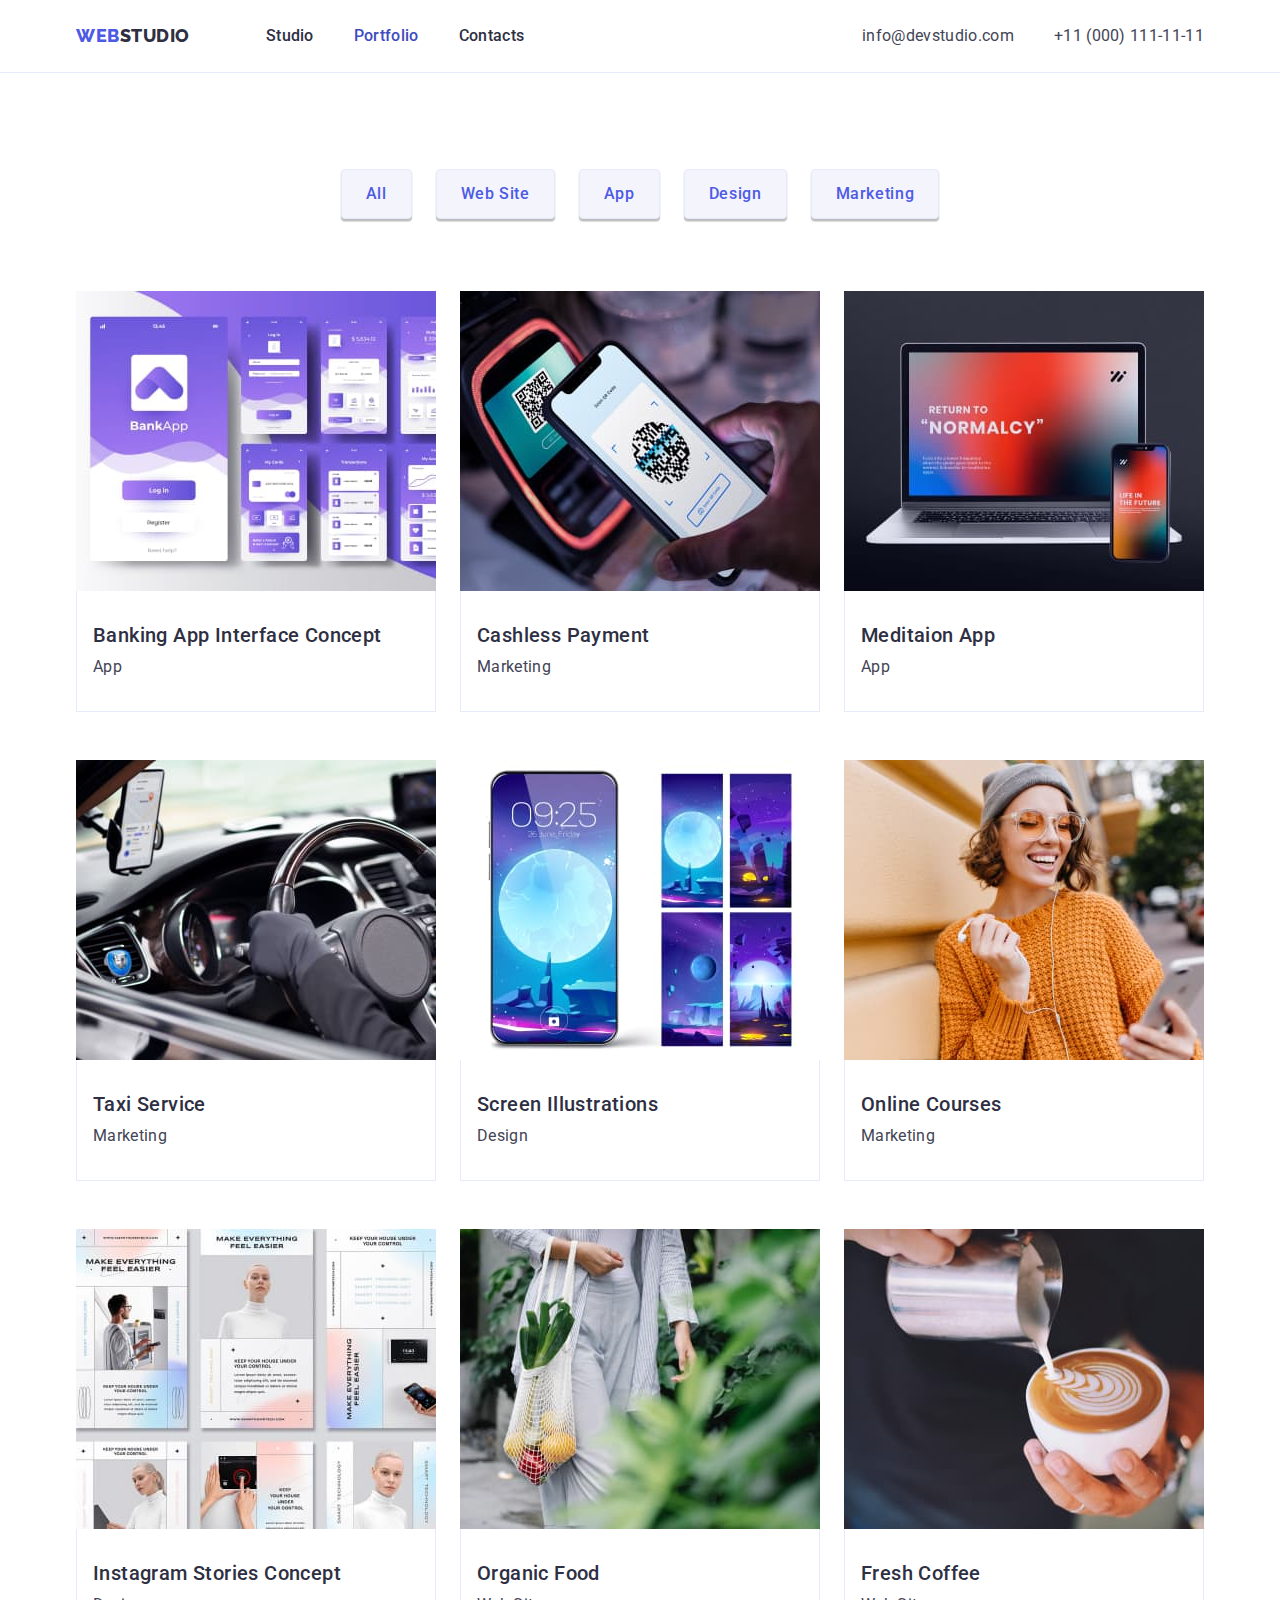
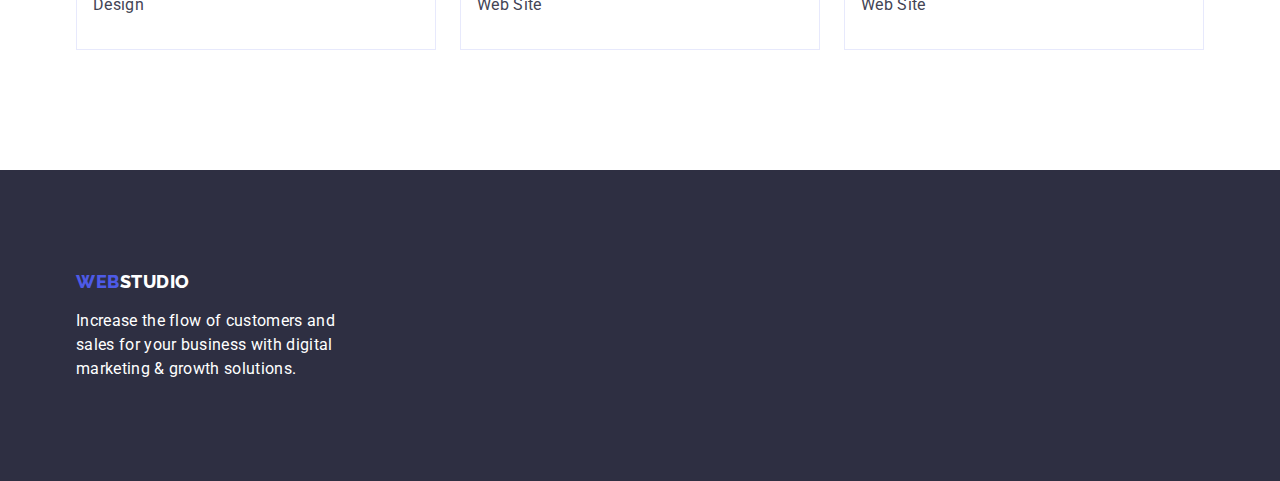
==== portfolio.html @ 8cddb0f6 "Add HW#3" ====
<!DOCTYPE html>
<html lang="en">
  <head>
    <meta charset="UTF-8" />
    <meta http-equiv="X-UA-Compatible" content="IE=edge" />
    <meta name="viewport" content="width=device-width, initial-scale=1.0" />
    <title>Web Studio</title>
    <link rel="preconnect" href="https://fonts.googleapis.com" />
    <link rel="preconnect" href="https://fonts.gstatic.com" crossorigin />
    <link
      href="https://fonts.googleapis.com/css2?family=Raleway:wght@800&family=Roboto:wght@400;500;700;900&display=swap"
      rel="stylesheet"
    />
    <link
      rel="stylesheet"
      href="https://cdn.jsdelivr.net/npm/modern-normalize@1.1.0/modern-normalize.min.css"
    />
    <link rel="stylesheet" href="./css/styles.css" />
  </head>
  <body>
    <!-- 📌======================= header -->
    <header class="header">
      <div class="container header-container">
        <nav class="navigation">
          <a href="/index.html" class="logo dark"
            >Web<span class="logo-right">Studio</span></a
          >
          <ul class="navigation-list">
            <li class="item">
              <a href="./index.html" class="link">Studio</a>
            </li>
            <li class="item">
              <a href="./portfolio.html" class="link current">Portfolio</a>
            </li>
            <li class="item"><a href="" class="link">Contacts</a></li>
          </ul>
        </nav>

        <address class="contacts-wrapper">
          <ul class="contacts">
            <li class="contacts-item">
              <a href="mailto:info@devstudio.com" class="contacts-link"
                >info@devstudio.com</a
              >
            </li>
            <li class="contacts-item">
              <a href="tel:+110001111111" class="contacts-link"
                >+11 (000) 111-11-11</a
              >
            </li>
          </ul>
        </address>
      </div>
    </header>

    <main>
      <section class="projects-section">
        <div class="container">
          <h1 class="visually-hidden">Portfolio</h1>

          <ul class="filter-list">
            <li class="filter-item">
              <button class="filter-button" type="button">All</button>
            </li>
            <li class="filter-item">
              <button class="filter-button" type="button">Web Site</button>
            </li>
            <li class="filter-item">
              <button class="filter-button" type="button">App</button>
            </li>
            <li class="filter-item">
              <button class="filter-button" type="button">Design</button>
            </li>
            <li class="filter-item">
              <button class="filter-button" type="button">Marketing</button>
            </li>
          </ul>

          <!-- projects -->

          <ul class="projects-list">
            <li class="projects-item">
              <img
                src="images/img.jpg1.jpg"
                alt="Banking App Interface Concept"
                width="360"
              />
              <div class="projects-bottom">
                <h2 class="projects-title">Banking App Interface Concept</h2>
                <p class="projects-description">App</p>
              </div>
            </li>
            <li class="projects-item">
              <img
                src="images/img.jpg2.jpg"
                alt="Cashless Payment"
                width="360"
              />
              <div class="projects-bottom">
                <h2 class="projects-title">Cashless Payment</h2>
                <p class="projects-description">Marketing</p>
              </div>
            </li>
            <li class="projects-item">
              <img src="images/img.jpg3.jpg" alt="Meditaion App" width="360" />
              <div class="projects-bottom">
                <h2 class="projects-title">Meditaion App</h2>
                <p class="projects-description">App</p>
              </div>
            </li>

            <li class="projects-item">
              <img src="images/img.jpg4.jpg" alt="Taxi Service" width="360" />
              <div class="projects-bottom">
                <h2 class="projects-title">Taxi Service</h2>
                <p class="projects-description">Marketing</p>
              </div>
            </li>
            <li class="projects-item">
              <img
                src="images/img.jpg5.jpg"
                alt="Screen Illustrations"
                width="360"
              />
              <div class="projects-bottom">
                <h2 class="projects-title">Screen Illustrations</h2>
                <p class="projects-description">Design</p>
              </div>
            </li>
            <li class="projects-item">
              <img src="images/img.jpg6.jpg" alt="Online Courses" width="360" />
              <div class="projects-bottom">
                <h2 class="projects-title">Online Courses</h2>
                <p class="projects-description">Marketing</p>
              </div>
            </li>

            <li class="projects-item">
              <img
                src="images/img.jpg7.jpg"
                alt="Instagram Stories Concept"
                width="360"
              />
              <div class="projects-bottom">
                <h2 class="projects-title">Instagram Stories Concept</h2>
                <p class="projects-description">Design</p>
              </div>
            </li>
            <li class="projects-item">
              <img src="images/img.jpg8.jpg" alt="Organic Food" width="360" />
              <div class="projects-bottom">
                <h2 class="projects-title">Organic Food</h2>
                <p class="projects-description">Web Site</p>
              </div>
            </li>
            <li class="projects-item">
              <img src="images/img.png9.jpg" alt="Fresh Coffee" width="360" />
              <div class="projects-bottom">
                <h2 class="projects-title">Fresh Coffee</h2>
                <p class="projects-description">Web Site</p>
              </div>
            </li>
          </ul>
        </div>
      </section>
    </main>

    <footer class="page-footer">
      <div class="container">
        <div class="logo-group">
          <a href="/index.html" class="logo light"
            >Web<span class="logo-right">Studio</span></a
          >
          <p class="text">
            Increase the flow of customers and sales for your business with
            digital marketing & growth solutions.
          </p>
        </div>
      </div>
    </footer>
  </body>
</html>
---- css/styles.css ----
:root {
  --primary-text-color: #434455;
  /* --secondary-text-: #e7e9fc; */
  --secondary-background-color: #f4f4fd;
  --variable-color: #404bbf;
  --blue-color: #2e2f42;
  --accent-color: #4d5ae5;
  --white-color: #ffffff;
}
body {
  background-color: var(--white-color);
  color: var(--primary-text-color);
  font-family: Roboto, sans-serif;
}

/* 📌 Reset */

p,
h1,
h2,
h3,
h4,
h5,
h6 {
  margin: 0;
}
ul {
  margin: 0;
  padding-left: 0;
  list-style: none;
}
a {
  text-decoration: none;
}
button {
  cursor: pointer;
}
img {
  display: block;
}

/* 📌 Utils */

.visually-hidden {
  position: absolute;
  width: 1px;
  height: 1px;
  margin: -1px;
  border: 0;
  padding: 0;

  white-space: nowrap;
  clip-path: inset(100%);
  clip: rect(0 0 0 0);
  overflow: hidden;
}

/* 📌 General */

.container {
  width: 1158px;
  padding-left: 15px;
  padding-right: 15px;
  margin: 0 auto;
}

.logo {
  color: var(--accent-color);
  font-family: 'Raleway', sans-serif;
  font-weight: 800;
  font-size: 18px;
  line-height: 1.3;
  letter-spacing: 0.03em;
  text-transform: uppercase;
}
.logo.light > .logo-right {
  color: var(--white-color);
}
.logo.dark > .logo-right {
  color: var(--blue-color);
}

.section-title {
  margin-bottom: 72px;
  color: var(--blue-color);
  font-weight: 700;
  font-size: 36px;
  line-height: 1.11;
  text-align: center;
  letter-spacing: 0.02em;
}

/*📌=== site-nav */
.header-container {
  display: flex;
}
.navigation {
  display: flex;
  align-items: center;
}
.navigation-list {
  display: flex;
  margin-left: 76px;
}
.navigation-list .item + .item {
  margin-left: 40px;
}

.navigation-list .link {
  display: block;
  padding-top: 24px;
  padding-bottom: 24px;
  color: var(--blue-color);

  font-weight: 500;

  font-size: 16px;
  line-height: 1.5;
  letter-spacing: 0.02em;
}
.navigation-list .link:hover,
.navigation-list .link:focus,
.navigation-list .link.current {
  color: var(--variable-color);
}

/*📌===contacts */

.contacts-wrapper {
  margin-left: auto;
}
.header {
  border-bottom: 1px solid #e7e9fc;
}
.contacts {
  display: flex;
}

.contacts-item + .contacts-item {
  margin-left: 40px;
}
.contacts-link {
  color: var(--primary-text-color);
  font-style: normal;

  font-size: 16px;
  line-height: 1.5;
  letter-spacing: 0.02em;

  display: inline-block;
  padding-top: 24px;
  padding-bottom: 24px;
}
.contacts-link:hover,
.contacts-link:focus {
  color: var(--variable-color);
}

/*📌=== hero  */
.hero-wrapper {
  background-color: var(--blue-color);
  height: 600px;
  display: flex;
  justify-content: center;
  align-items: center;
}

.hero {
  text-align: center;
}
.hero-title {
  color: var(--white-color);
  font-weight: 700;
  font-size: 56px;
  line-height: 1.07;
  letter-spacing: 0.02em;

  margin-bottom: 48px;
}
.hero-button {
  background-color: var(--accent-color);
  font-family: inherit;
  color: var(--white-color);
  font-weight: 500;
  font-size: 16px;
  line-height: 1.5;
  letter-spacing: 0.04em;
  padding: 16px 32px;
  border: none;
  box-shadow: 0px 4px 4px rgba(0, 0, 0, 0.15);
  border-radius: 4px;
}

.hero-button:hover,
.hero-button:focus {
  background-color: var(--variable-color);
}
/* 📌===advantages */
.advantages-list {
  display: flex;
}
.advantages-item {
  width: 264px;
}
.advantages-item:not(:last-child) {
  margin-right: 24px;
}
.advantages-section {
  padding: 120px 0 60px;
}

.advantages-title {
  color: var(--blue-color);
  font-weight: 500;
  font-size: 20px;
  letter-spacing: 0.02em;
  margin-bottom: 8px;
}
.advantages-text {
  font-size: 16px;
  line-height: 1.5;
  letter-spacing: 0.02em;
}

/* 📌 ===work examples */
.work-section {
  padding: 60px 0 120px;
}
.work-list {
  display: flex;
}
.work-item {
  width: 360px;
  border: 1px solid #e7e9fc;
}
.work-item:not(:last-child) {
  margin-right: 24px;
}

/* 📌 === Our Team */
.our-team {
  background-color: var(--secondary-background-color);
  padding: 120px 0;
}
.team-list {
  display: flex;
}
.team-item {
  width: 264px;
  box-shadow: 0px 1px 6px rgba(46, 47, 66, 0.08),
    0px 1px 1px rgba(46, 47, 66, 0.16), 0px 2px 1px rgba(46, 47, 66, 0.08);
  background-color: var(--white-color);
  border-radius: 0px 0px 4px 4px;
}
.team-item:not(:last-child) {
  margin-right: 24px;
}
.staff-wrapper {
  padding: 32px 12px;
  text-align: center;
}
.staff-title {
  color: var(--blue-color);
  font-weight: 500;
  font-size: 20px;
  letter-spacing: 0.02em;
  line-height: 1.2;
  margin-bottom: 8px;
}
.staff-position {
  font-size: 16px;
  line-height: 1.5;
  letter-spacing: 0.02em;
}

/* 📌 === footer  */

.page-footer {
  padding: 100px 0;
  background-color: var(--blue-color);
}
.logo-group {
  width: 264px;
}
.logo-group > .text {
  margin-top: 16px;
  color: var(--white-color);
  line-height: 1.5;
  letter-spacing: 0.02em;
}

/* 📌 ============ projects */

.projects-section {
  padding: 96px 0 120px;
}

.filter-list {
  display: flex;
  justify-content: center;
  margin-bottom: 72px;
}
.filter-item:not(:last-child) {
  margin-right: 24px;
}
.filter-button {
  padding: 12px 24px;
  color: var(--accent-color);
  font-family: inherit;
  line-height: 1.5;
  font-weight: 500;
  letter-spacing: 0.04em;

  background-color: var(--secondary-background-color);
  border: 1px solid #e7e9fc;
  border-radius: 4px;
  box-shadow: 0px 3px 1px rgba(0, 0, 0, 0.1), 0px 2px 1px rgba(0, 0, 0, 0.08),
    0px 2px 2px rgba(0, 0, 0, 0.12);
}
.filter-button:hover,
.filter-button:focus {
  background-color: var(--variable-color);
  color: var(--white-color);
}

/* 📌 ============== projects list */

.projects-list {
  display: flex;
  flex-wrap: wrap;
  margin: -24px -12px;
}
.projects-item {
  width: 360px;
  margin: 24px 12px;
}
.projects-bottom {
  padding: 32px 16px;
  border-left: 1px solid #e7e9fc;
  border-right: 1px solid #e7e9fc;
  border-bottom: 1px solid #e7e9fc;
}
.projects-title {
  margin-bottom: 8px;
  color: var(--blue-color);
  font-weight: 500;
  font-size: 20px;
  letter-spacing: 0.02em;
  line-height: 1.2;
}
.projects-description {
  color: var(--primary-text-color);
  line-height: 1.5;
  letter-spacing: 0.02em;
}

/* 📌 nth-child example */

/* .projects-item:not(:nth-child(3n)) {
  margin-right: 24px;
}
.projects-item:not(:nth-last-child(-n + 3)) {
  margin-bottom: 48px;
} */
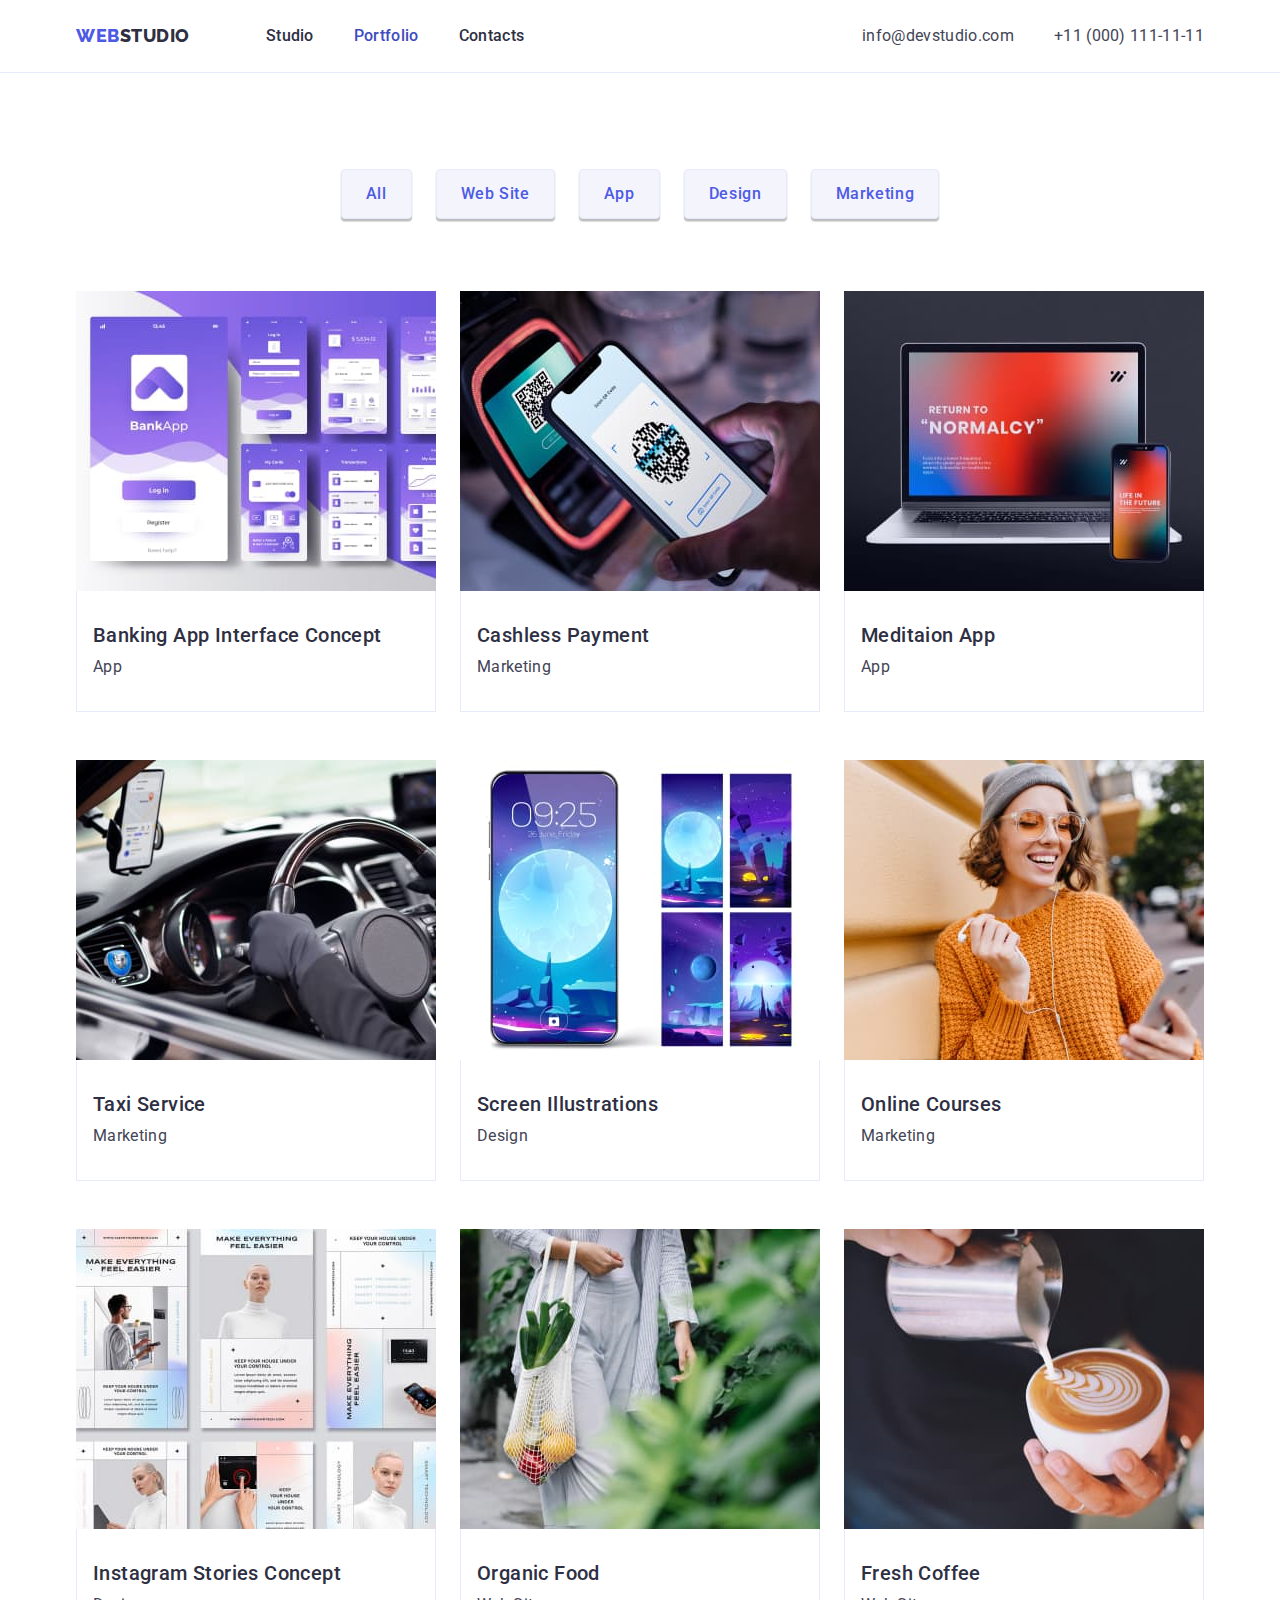
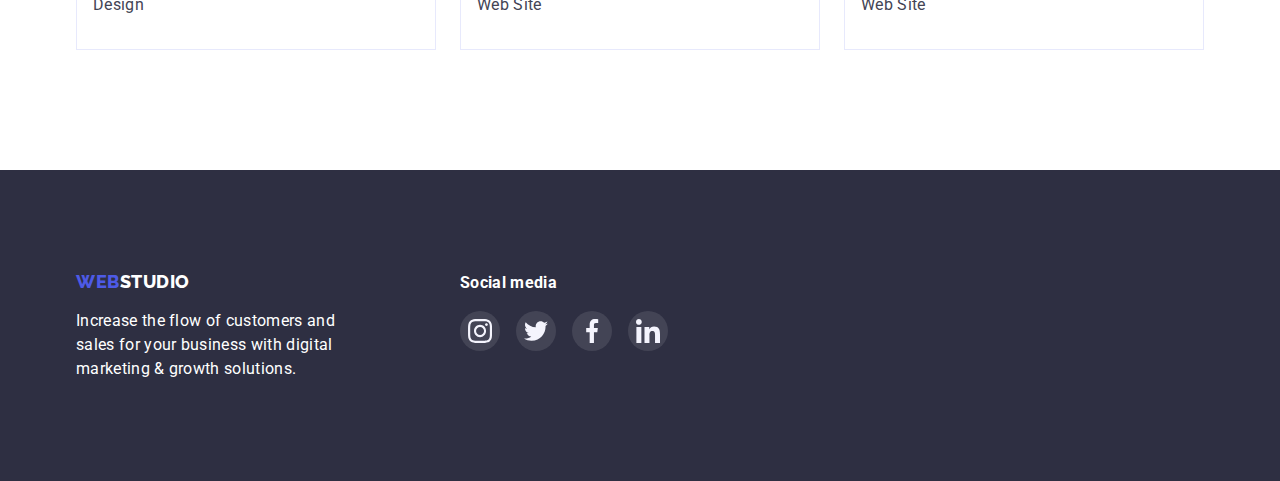
==== commit 7eacf348: "Add fixes" ====
--- a/portfolio.html
+++ b/portfolio.html
@@ -166,7 +166,7 @@
     </main>
 
     <footer class="page-footer">
-      <div class="container">
+      <div class="container footer-container">
         <div class="logo-group">
           <a href="/index.html" class="logo light"
             >Web<span class="logo-right">Studio</span></a
@@ -176,6 +176,39 @@
             digital marketing & growth solutions.
           </p>
         </div>
+        <div class="social-group">
+          <h3 class="social-title">Social media</h3>
+          <ul class="social-list">
+            <li class="social-item">
+              <a class="social-link" href="">
+                <svg class="soc-icon-item" width="24" height="24">
+                  <use href="./images/icons.svg#icon-instagram" />
+                </svg>
+              </a>
+            </li>
+            <li class="social-item">
+              <a class="social-link" href="">
+                <svg class="soc-icon-item" width="24" height="24">
+                  <use href="./images/icons.svg#icon-twitter" />
+                </svg>
+              </a>
+            </li>
+            <li class="social-item">
+              <a class="social-link" href=""
+                ><svg class="soc-icon-item" width="24" height="24">
+                  <use href="./images/icons.svg#icon-facebook" />
+                </svg>
+              </a>
+            </li>
+            <li class="social-item">
+              <a class="social-link" href=""
+                ><svg class="soc-icon-item" width="24" height="24">
+                  <use href="./images/icons.svg#icon-linkedin" />
+                </svg>
+              </a>
+            </li>
+          </ul>
+        </div>
       </div>
     </footer>
   </body>
--- a/css/styles.css
+++ b/css/styles.css
@@ -135,7 +135,6 @@
 .contacts {
   display: flex;
 }
-
 .contacts-item + .contacts-item {
   margin-left: 40px;
 }
@@ -157,14 +156,24 @@
 }
 
 /*📌=== hero  */
+
 .hero-wrapper {
-  background-color: var(--blue-color);
+  max-width: 1440px;
+  margin: 0 auto;
+
+  background-image: linear-gradient(
+      rgba(46, 47, 66, 0.7),
+      rgba(46, 47, 66, 0.7)
+    ),
+    url(../images/people-office\ .jpg);
+  background-repeat: no-repeat;
+  background-position: center;
+  background-size: cover;
   height: 600px;
   display: flex;
   justify-content: center;
   align-items: center;
 }
-
 .hero {
   text-align: center;
 }
@@ -190,25 +199,31 @@
   box-shadow: 0px 4px 4px rgba(0, 0, 0, 0.15);
   border-radius: 4px;
 }
-
 .hero-button:hover,
 .hero-button:focus {
   background-color: var(--variable-color);
 }
+
 /* 📌===advantages */
+.advantages-section {
+  padding: 120px 0 60px;
+}
 .advantages-list {
   display: flex;
 }
 .advantages-item {
   width: 264px;
 }
+.advantages-top {
+  height: 112px;
+  display: flex;
+  justify-content: center;
+  align-items: center;
+  background-color: var(--secondary-background-color);
+}
 .advantages-item:not(:last-child) {
   margin-right: 24px;
 }
-.advantages-section {
-  padding: 120px 0 60px;
-}
-
 .advantages-title {
   color: var(--blue-color);
   font-weight: 500;
@@ -238,6 +253,7 @@
 }
 
 /* 📌 === Our Team */
+
 .our-team {
   background-color: var(--secondary-background-color);
   padding: 120px 0;
@@ -256,7 +272,7 @@
   margin-right: 24px;
 }
 .staff-wrapper {
-  padding: 32px 12px;
+  padding: 32px 16px;
   text-align: center;
 }
 .staff-title {
@@ -271,22 +287,111 @@
   font-size: 16px;
   line-height: 1.5;
   letter-spacing: 0.02em;
-}
-
+  margin-bottom: 8px;
+}
+.soc-icon {
+  display: flex;
+  justify-content: space-between;
+}
+.icon-item {
+  height: 40px;
+  width: 40px;
+  border-radius: 50%;
+  display: inline-flex;
+  justify-content: center;
+  align-items: center;
+  background-color: var(--accent-color);
+}
+.icon-item:hover,
+.icon-item:focus {
+  background-color: var(--variable-color);
+}
+.soc-icon-item {
+  fill: var(--secondary-background-color);
+}
+
+/* ================================Customers */
+.customers {
+  padding: 120px 0;
+}
+.section-heading {
+  margin-bottom: 72px;
+  padding-top: 120px;
+}
+.customers-list {
+  display: flex;
+  justify-content: space-between;
+}
+.customers-item {
+  width: 168px;
+}
+.customers-link {
+  height: 88px;
+  display: flex;
+  justify-content: center;
+  align-items: center;
+  border: 1px solid #8e8f99;
+  border-radius: 4px;
+}
+.customers-link:hover,
+.customers-link:focus {
+  border: 1px solid #404bbf;
+}
+.customers-icon-item {
+  fill: #8e8f99;
+}
+.customers-link:hover > .customers-icon-item,
+.customers-link:focus > .customers-icon-item {
+  fill: #404bbf;
+}
 /* 📌 === footer  */
 
 .page-footer {
   padding: 100px 0;
   background-color: var(--blue-color);
 }
+.footer-container {
+  display: flex;
+  align-items: baseline;
+}
 .logo-group {
   width: 264px;
+  margin-right: 120px;
 }
 .logo-group > .text {
   margin-top: 16px;
   color: var(--white-color);
   line-height: 1.5;
   letter-spacing: 0.02em;
+}
+.social-group {
+  width: 208px;
+}
+.social-title {
+  margin-bottom: 16px;
+  font-size: 16px;
+  line-height: 24px;
+  letter-spacing: 0.02em;
+  color: #ffffff;
+}
+.social-list {
+  display: flex;
+  gap: 16px;
+}
+.social-item {
+  width: 40px;
+}
+.social-link {
+  height: 40px;
+  border-radius: 50%;
+  display: flex;
+  justify-content: center;
+  align-items: center;
+  background-color: rgba(255, 255, 255, 0.1);
+}
+.social-link:hover,
+.social-link:focus {
+  background-color: #31d0aa;
 }
 
 /* 📌 ============ projects */
@@ -362,3 +467,29 @@
 .projects-item:not(:nth-last-child(-n + 3)) {
   margin-bottom: 48px;
 } */
+
+/* .advantages-item::before {
+  display: block;
+  content: '';
+  height: 112px;
+
+  background-position: center;
+  background-color: #f4f4fd;
+  background-size: 64px 64px;
+}
+.icon-antenna::before {
+  background-image: url(../images/icons.svg/);
+  background-repeat: no-repeat;
+}
+.icon-clock::before {
+  background-image: url(../images/clock.svg);
+  background-repeat: no-repeat;
+}
+.icon-diagram::before {
+  background-image: url(../images/diagram.svg);
+  background-repeat: no-repeat;
+}
+.icon-astronaut::before {
+  background-image: url(../images/astronaut.svg);
+  background-repeat: no-repeat;
+} */
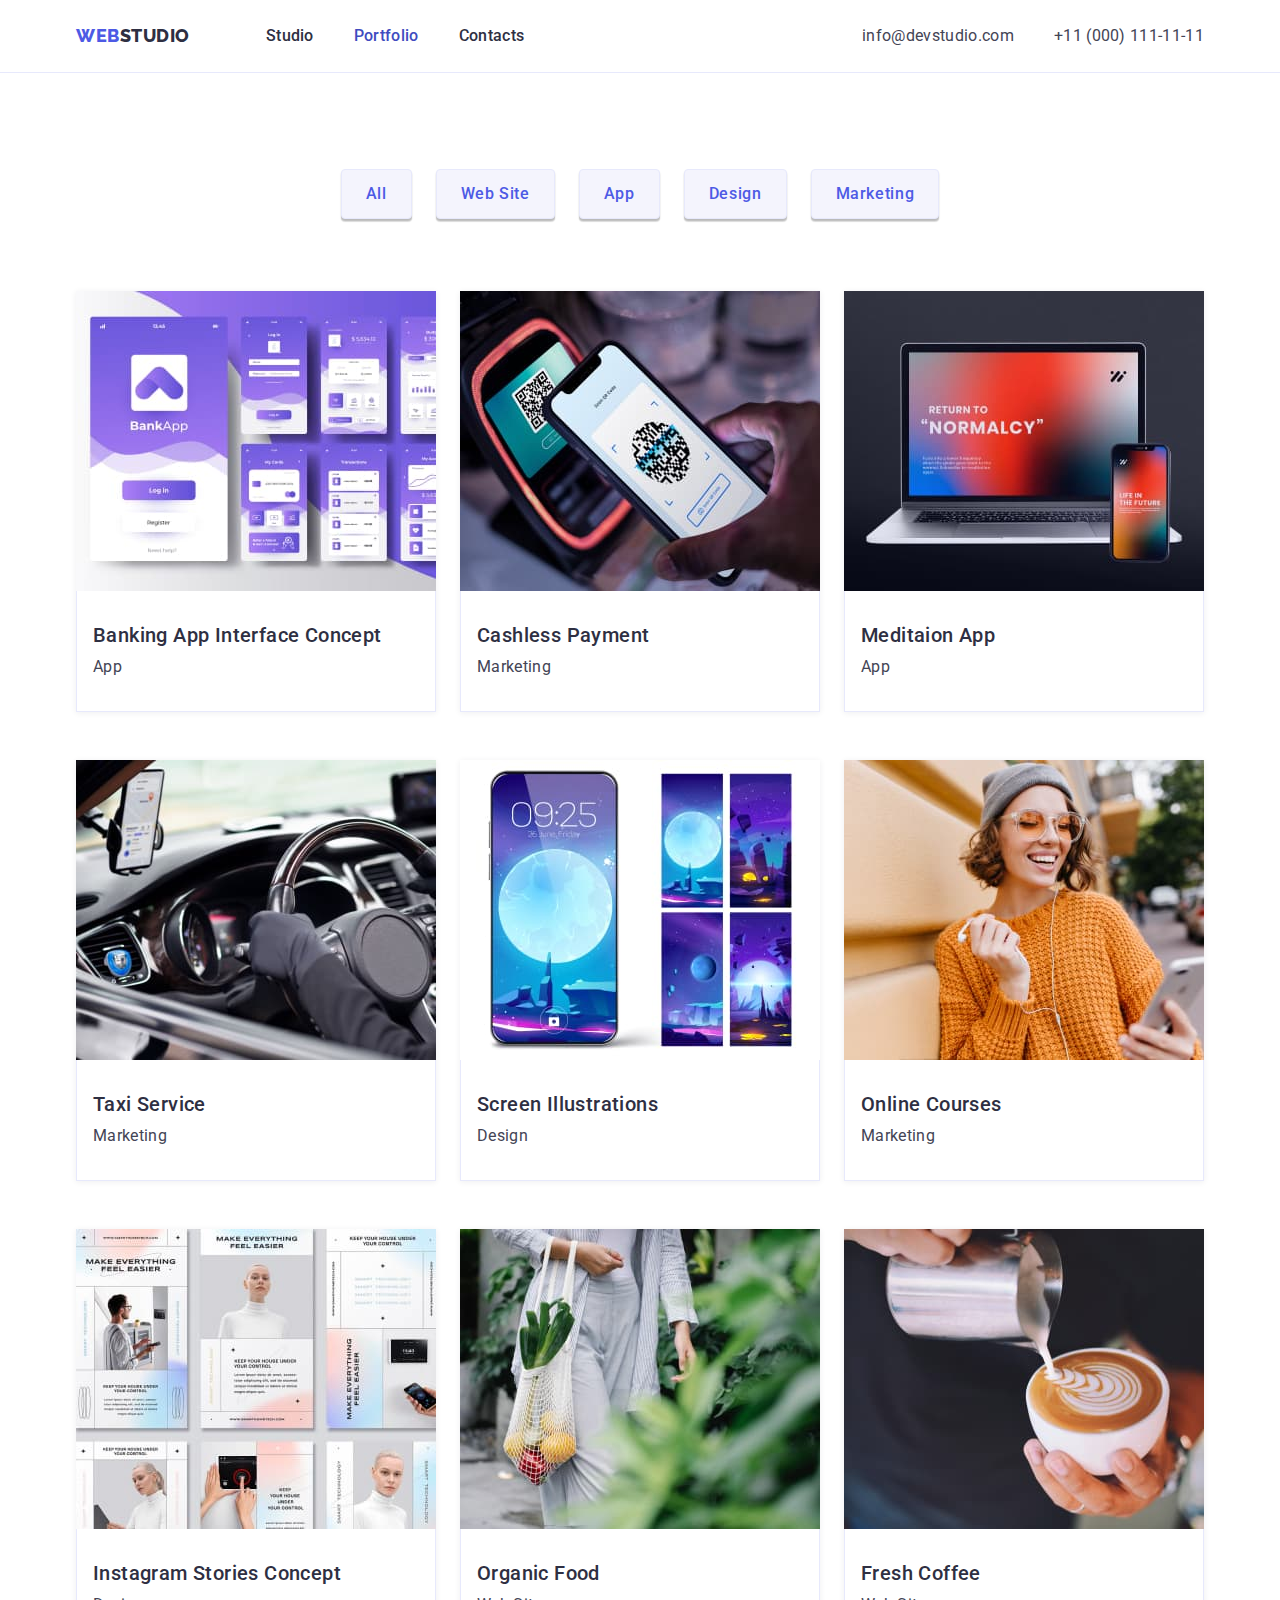
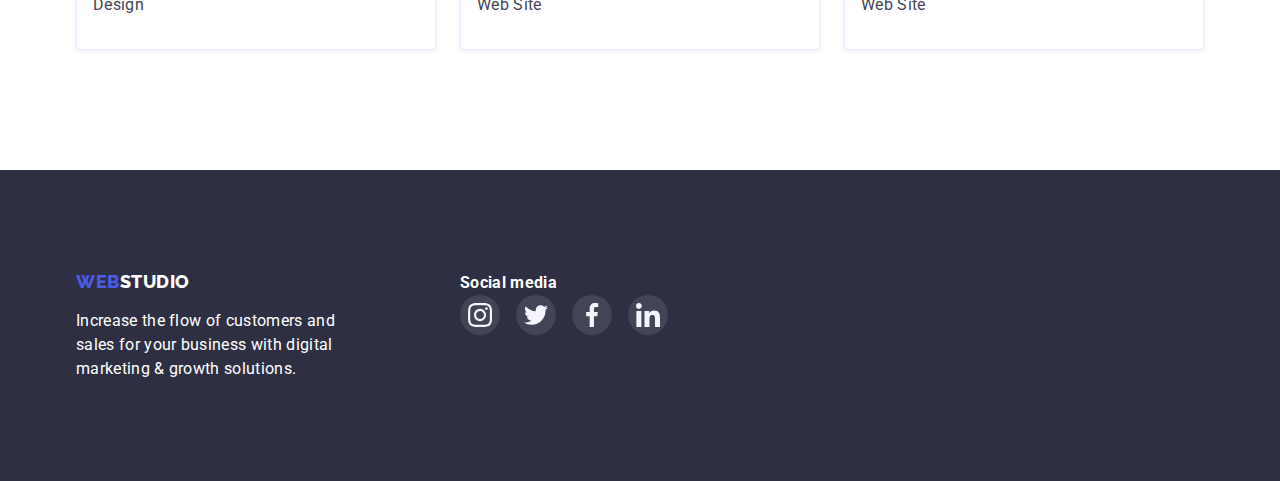
==== commit 3269c32b: "add" ====
--- a/portfolio.html
+++ b/portfolio.html
@@ -80,85 +80,111 @@
 
           <ul class="projects-list">
             <li class="projects-item">
-              <img
-                src="images/img.jpg1.jpg"
-                alt="Banking App Interface Concept"
-                width="360"
-              />
-              <div class="projects-bottom">
-                <h2 class="projects-title">Banking App Interface Concept</h2>
-                <p class="projects-description">App</p>
-              </div>
-            </li>
-            <li class="projects-item">
-              <img
-                src="images/img.jpg2.jpg"
-                alt="Cashless Payment"
-                width="360"
-              />
-              <div class="projects-bottom">
-                <h2 class="projects-title">Cashless Payment</h2>
-                <p class="projects-description">Marketing</p>
-              </div>
-            </li>
-            <li class="projects-item">
-              <img src="images/img.jpg3.jpg" alt="Meditaion App" width="360" />
-              <div class="projects-bottom">
-                <h2 class="projects-title">Meditaion App</h2>
-                <p class="projects-description">App</p>
-              </div>
-            </li>
-
-            <li class="projects-item">
-              <img src="images/img.jpg4.jpg" alt="Taxi Service" width="360" />
-              <div class="projects-bottom">
-                <h2 class="projects-title">Taxi Service</h2>
-                <p class="projects-description">Marketing</p>
-              </div>
-            </li>
-            <li class="projects-item">
-              <img
-                src="images/img.jpg5.jpg"
-                alt="Screen Illustrations"
-                width="360"
-              />
-              <div class="projects-bottom">
-                <h2 class="projects-title">Screen Illustrations</h2>
-                <p class="projects-description">Design</p>
-              </div>
-            </li>
-            <li class="projects-item">
-              <img src="images/img.jpg6.jpg" alt="Online Courses" width="360" />
-              <div class="projects-bottom">
-                <h2 class="projects-title">Online Courses</h2>
-                <p class="projects-description">Marketing</p>
-              </div>
-            </li>
-
-            <li class="projects-item">
-              <img
-                src="images/img.jpg7.jpg"
-                alt="Instagram Stories Concept"
-                width="360"
-              />
-              <div class="projects-bottom">
-                <h2 class="projects-title">Instagram Stories Concept</h2>
-                <p class="projects-description">Design</p>
-              </div>
-            </li>
-            <li class="projects-item">
-              <img src="images/img.jpg8.jpg" alt="Organic Food" width="360" />
-              <div class="projects-bottom">
-                <h2 class="projects-title">Organic Food</h2>
-                <p class="projects-description">Web Site</p>
-              </div>
-            </li>
-            <li class="projects-item">
-              <img src="images/img.png9.jpg" alt="Fresh Coffee" width="360" />
-              <div class="projects-bottom">
-                <h2 class="projects-title">Fresh Coffee</h2>
-                <p class="projects-description">Web Site</p>
-              </div>
+              <a href=""
+                ><img
+                  src="images/img.jpg1.jpg"
+                  alt="Banking App Interface Concept"
+                  width="360"
+                />
+                <div class="projects-bottom">
+                  <h2 class="projects-title">Banking App Interface Concept</h2>
+                  <p class="projects-description">App</p>
+                </div>
+              </a>
+            </li>
+            <li class="projects-item">
+              <a href="">
+                <img
+                  src="images/img.jpg2.jpg"
+                  alt="Cashless Payment"
+                  width="360"
+                />
+                <div class="projects-bottom">
+                  <h2 class="projects-title">Cashless Payment</h2>
+                  <p class="projects-description">Marketing</p>
+                </div>
+              </a>
+            </li>
+            <li class="projects-item">
+              <a href="">
+                <img
+                  src="images/img.jpg3.jpg"
+                  alt="Meditaion App"
+                  width="360"
+                />
+                <div class="projects-bottom">
+                  <h2 class="projects-title">Meditaion App</h2>
+                  <p class="projects-description">App</p>
+                </div>
+              </a>
+            </li>
+
+            <li class="projects-item">
+              <a href="">
+                <img src="images/img.jpg4.jpg" alt="Taxi Service" width="360" />
+                <div class="projects-bottom">
+                  <h2 class="projects-title">Taxi Service</h2>
+                  <p class="projects-description">Marketing</p>
+                </div>
+              </a>
+            </li>
+            <li class="projects-item">
+              <a href="">
+                <img
+                  src="images/img.jpg5.jpg"
+                  alt="Screen Illustrations"
+                  width="360"
+                />
+                <div class="projects-bottom">
+                  <h2 class="projects-title">Screen Illustrations</h2>
+                  <p class="projects-description">Design</p>
+                </div>
+              </a>
+            </li>
+            <li class="projects-item">
+              <a href="">
+                <img
+                  src="images/img.jpg6.jpg"
+                  alt="Online Courses"
+                  width="360"
+                />
+                <div class="projects-bottom">
+                  <h2 class="projects-title">Online Courses</h2>
+                  <p class="projects-description">Marketing</p>
+                </div>
+              </a>
+            </li>
+
+            <li class="projects-item">
+              <a href="">
+                <img
+                  src="images/img.jpg7.jpg"
+                  alt="Instagram Stories Concept"
+                  width="360"
+                />
+                <div class="projects-bottom">
+                  <h2 class="projects-title">Instagram Stories Concept</h2>
+                  <p class="projects-description">Design</p>
+                </div>
+              </a>
+            </li>
+            <li class="projects-item">
+              <a href="">
+                <img src="images/img.jpg8.jpg" alt="Organic Food" width="360" />
+                <div class="projects-bottom">
+                  <h2 class="projects-title">Organic Food</h2>
+                  <p class="projects-description">Web Site</p>
+                </div>
+              </a>
+            </li>
+            <li class="projects-item">
+              <a href="">
+                <img src="images/img.png9.jpg" alt="Fresh Coffee" width="360" />
+                <div class="projects-bottom">
+                  <h2 class="projects-title">Fresh Coffee</h2>
+                  <p class="projects-description">Web Site</p>
+                </div>
+              </a>
             </li>
           </ul>
         </div>
@@ -177,7 +203,7 @@
           </p>
         </div>
         <div class="social-group">
-          <h3 class="social-title">Social media</h3>
+          <b class="social-title">Social media</b>
           <ul class="social-list">
             <li class="social-item">
               <a class="social-link" href="">
--- a/css/styles.css
+++ b/css/styles.css
@@ -216,6 +216,8 @@
 }
 .advantages-top {
   height: 112px;
+  margin-bottom: 8px;
+  border-radius: 4px;
   display: flex;
   justify-content: center;
   align-items: center;
@@ -435,16 +437,25 @@
   flex-wrap: wrap;
   margin: -24px -12px;
 }
+.projects-item:hover,
+.projects-item:focus {
+  border: 0.5px solid #f4f4fd;
+  box-shadow: 0px 1px 6px rgba(46, 47, 66, 0.08),
+    0px 1px 1px rgba(46, 47, 66, 0.16), 0px 2px 1px rgba(46, 47, 66, 0.08);
+}
 .projects-item {
   width: 360px;
   margin: 24px 12px;
-}
+  box-shadow: 0px 1px 6px rgba(46, 47, 66, 0.08);
+}
+
 .projects-bottom {
   padding: 32px 16px;
   border-left: 1px solid #e7e9fc;
   border-right: 1px solid #e7e9fc;
   border-bottom: 1px solid #e7e9fc;
 }
+
 .projects-title {
   margin-bottom: 8px;
   color: var(--blue-color);
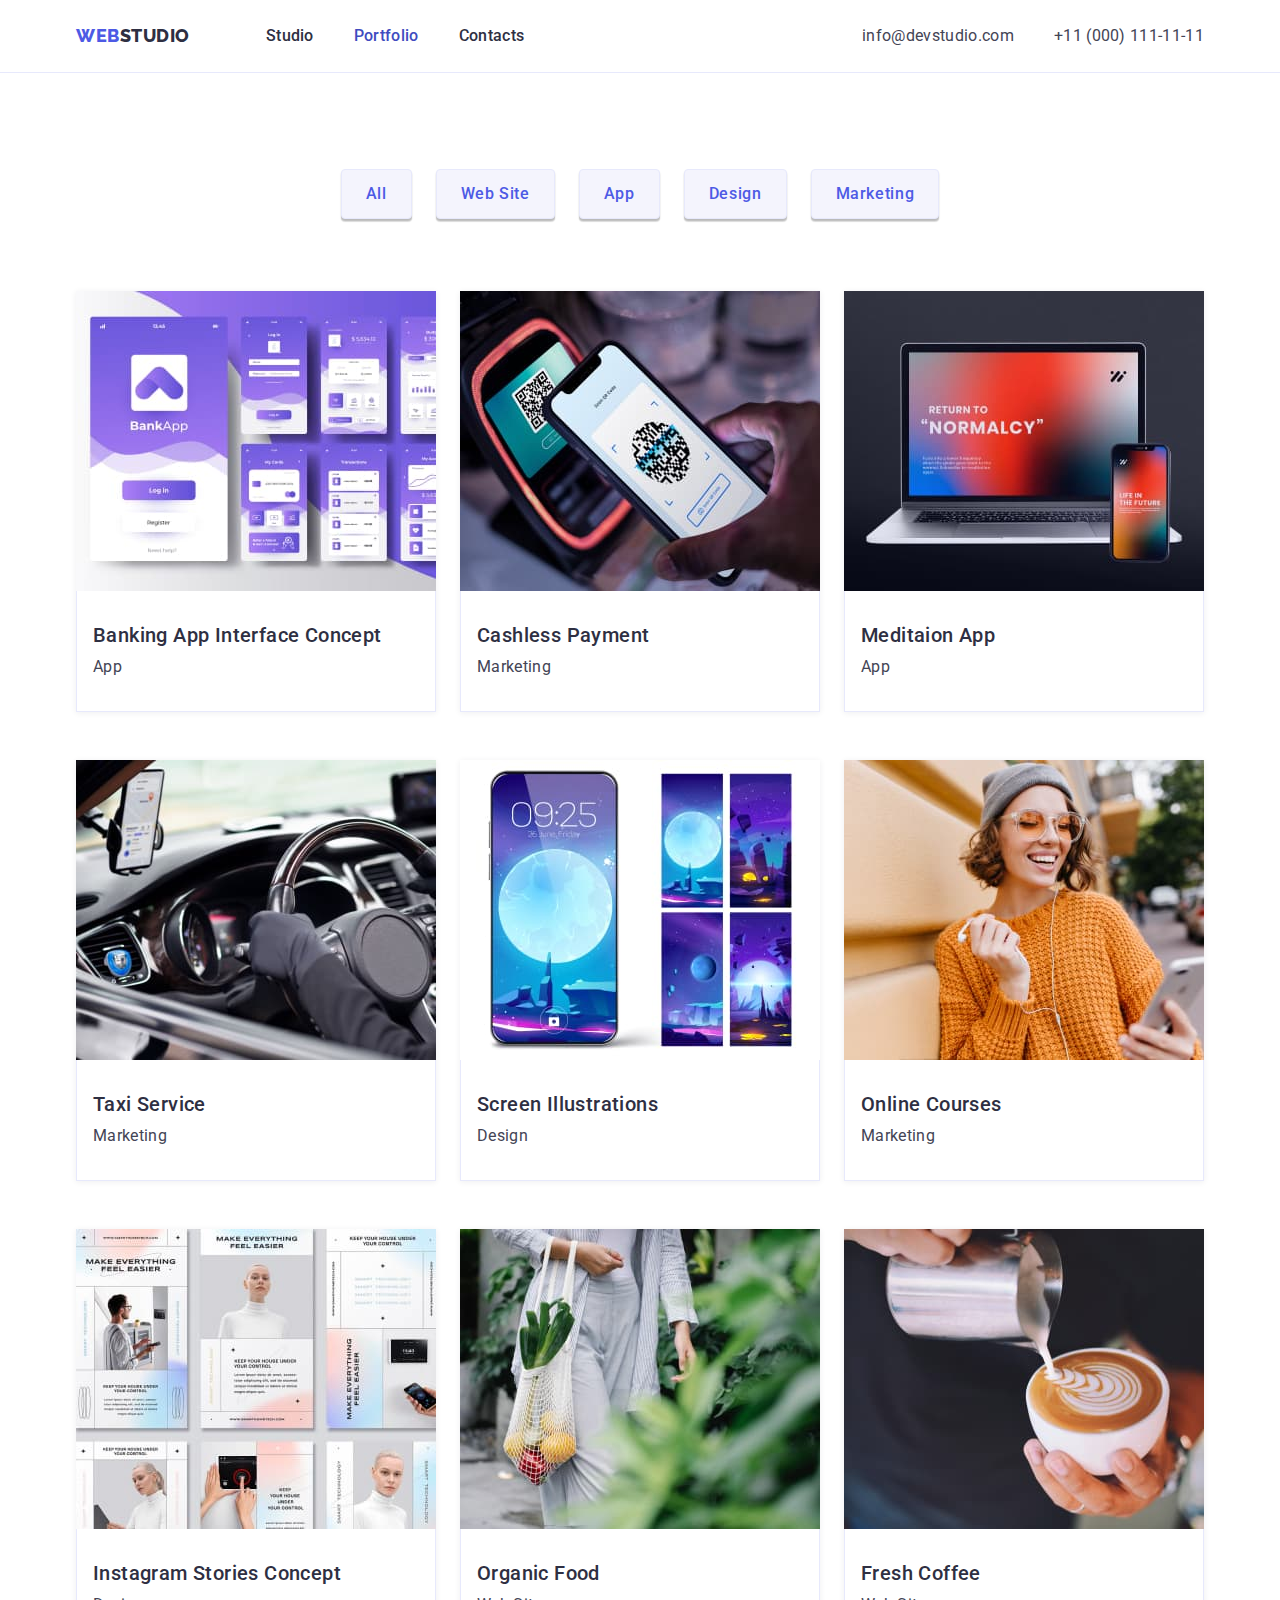
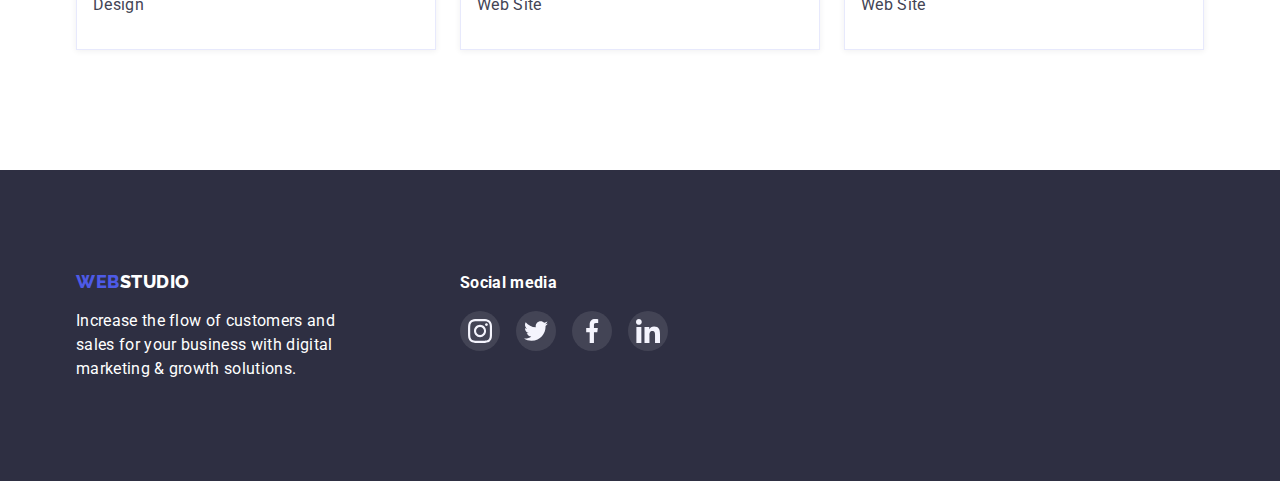
==== commit e6c87afb: "add" ====
--- a/portfolio.html
+++ b/portfolio.html
@@ -80,7 +80,7 @@
 
           <ul class="projects-list">
             <li class="projects-item">
-              <a href=""
+              <a class="projects-img" href=""
                 ><img
                   src="images/img.jpg1.jpg"
                   alt="Banking App Interface Concept"
@@ -93,7 +93,7 @@
               </a>
             </li>
             <li class="projects-item">
-              <a href="">
+              <a class="projects-img" href="">
                 <img
                   src="images/img.jpg2.jpg"
                   alt="Cashless Payment"
@@ -106,7 +106,7 @@
               </a>
             </li>
             <li class="projects-item">
-              <a href="">
+              <a class="projects-img"  href="">
                 <img
                   src="images/img.jpg3.jpg"
                   alt="Meditaion App"
@@ -120,7 +120,7 @@
             </li>
 
             <li class="projects-item">
-              <a href="">
+              <a class="projects-img"  href="">
                 <img src="images/img.jpg4.jpg" alt="Taxi Service" width="360" />
                 <div class="projects-bottom">
                   <h2 class="projects-title">Taxi Service</h2>
@@ -129,7 +129,7 @@
               </a>
             </li>
             <li class="projects-item">
-              <a href="">
+              <a class="projects-img"  href="">
                 <img
                   src="images/img.jpg5.jpg"
                   alt="Screen Illustrations"
@@ -142,7 +142,7 @@
               </a>
             </li>
             <li class="projects-item">
-              <a href="">
+              <a class="projects-img"  href="">
                 <img
                   src="images/img.jpg6.jpg"
                   alt="Online Courses"
@@ -156,7 +156,7 @@
             </li>
 
             <li class="projects-item">
-              <a href="">
+              <a class="projects-img"  href="">
                 <img
                   src="images/img.jpg7.jpg"
                   alt="Instagram Stories Concept"
@@ -169,7 +169,7 @@
               </a>
             </li>
             <li class="projects-item">
-              <a href="">
+              <a class="projects-img" href="">
                 <img src="images/img.jpg8.jpg" alt="Organic Food" width="360" />
                 <div class="projects-bottom">
                   <h2 class="projects-title">Organic Food</h2>
@@ -178,7 +178,7 @@
               </a>
             </li>
             <li class="projects-item">
-              <a href="">
+              <aclass="projects-img" href="">
                 <img src="images/img.png9.jpg" alt="Fresh Coffee" width="360" />
                 <div class="projects-bottom">
                   <h2 class="projects-title">Fresh Coffee</h2>
--- a/css/styles.css
+++ b/css/styles.css
@@ -370,9 +370,10 @@
   width: 208px;
 }
 .social-title {
+  display: inline-block;
   margin-bottom: 16px;
   font-size: 16px;
-  line-height: 24px;
+  line-height: 1.5;
   letter-spacing: 0.02em;
   color: #ffffff;
 }
@@ -427,6 +428,8 @@
 .filter-button:hover,
 .filter-button:focus {
   background-color: var(--variable-color);
+  border-color: transparent;
+
   color: var(--white-color);
 }
 
@@ -439,7 +442,6 @@
 }
 .projects-item:hover,
 .projects-item:focus {
-  border: 0.5px solid #f4f4fd;
   box-shadow: 0px 1px 6px rgba(46, 47, 66, 0.08),
     0px 1px 1px rgba(46, 47, 66, 0.16), 0px 2px 1px rgba(46, 47, 66, 0.08);
 }
